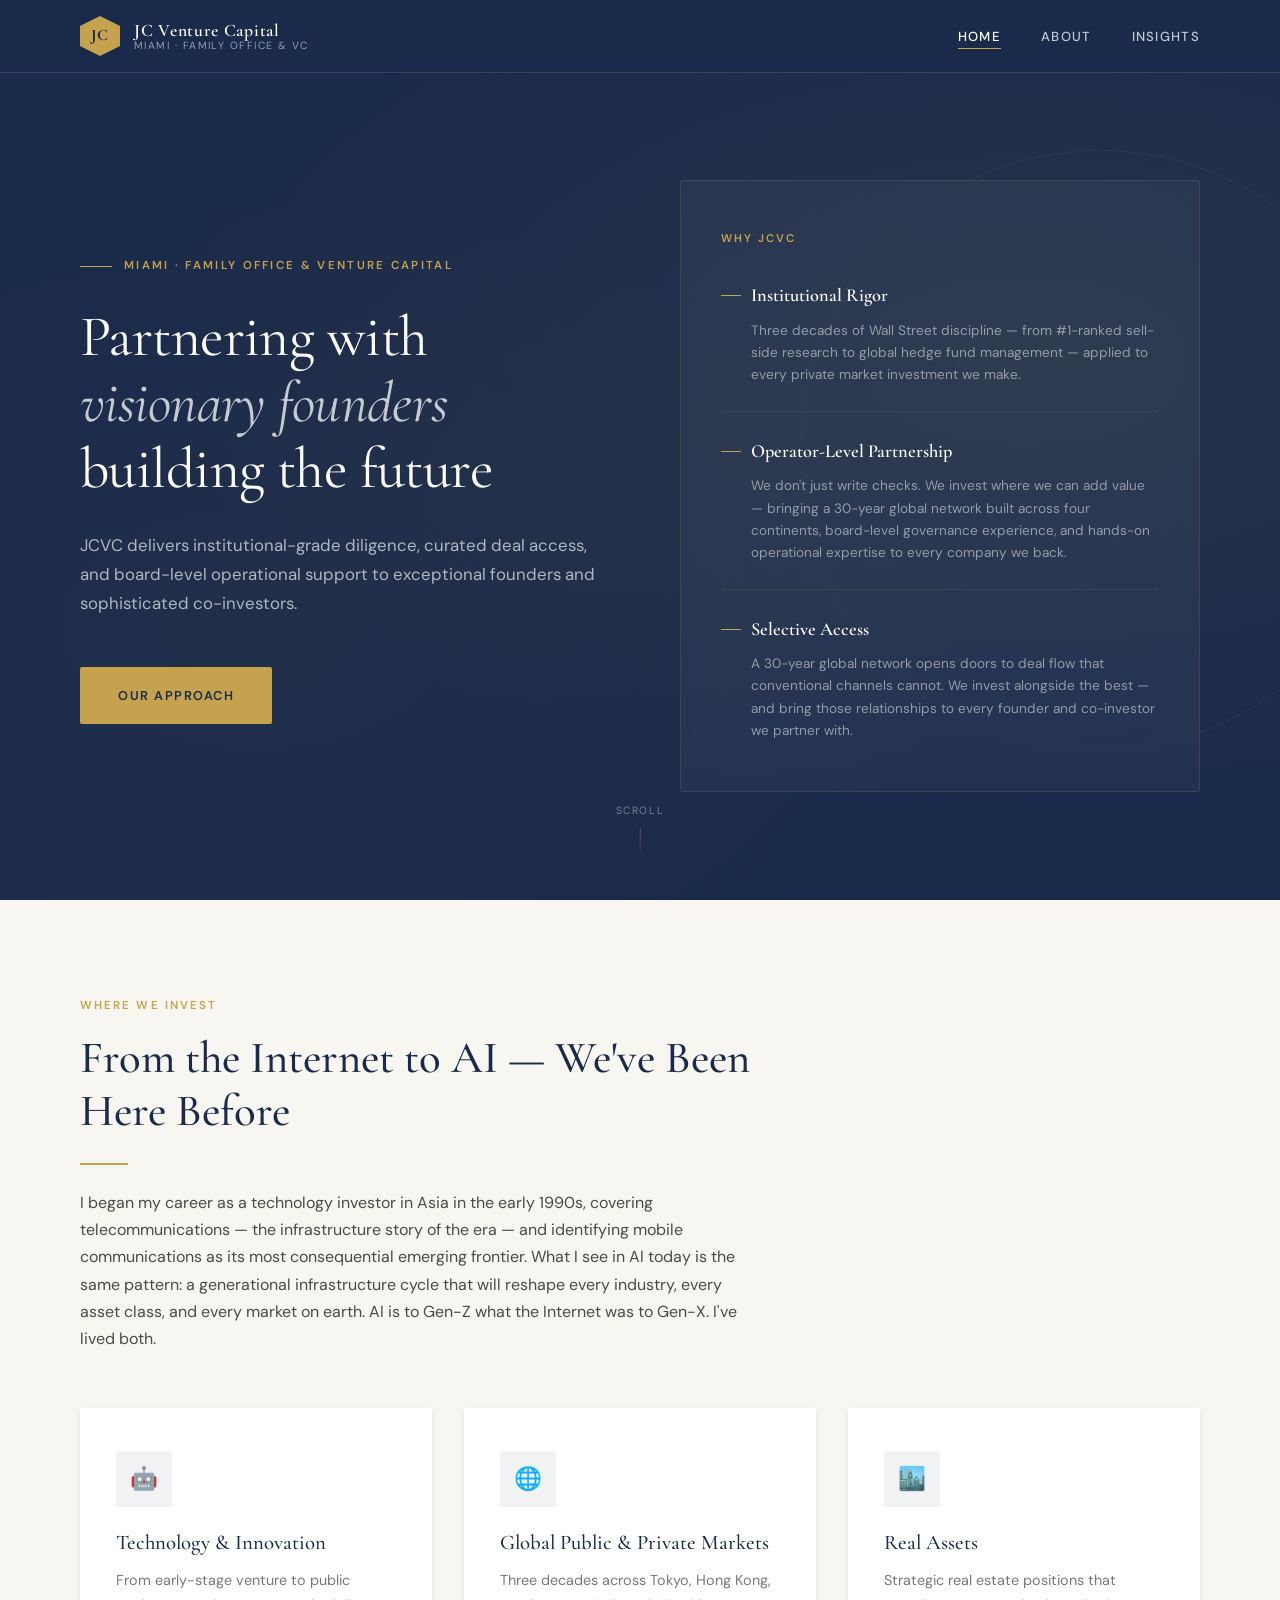
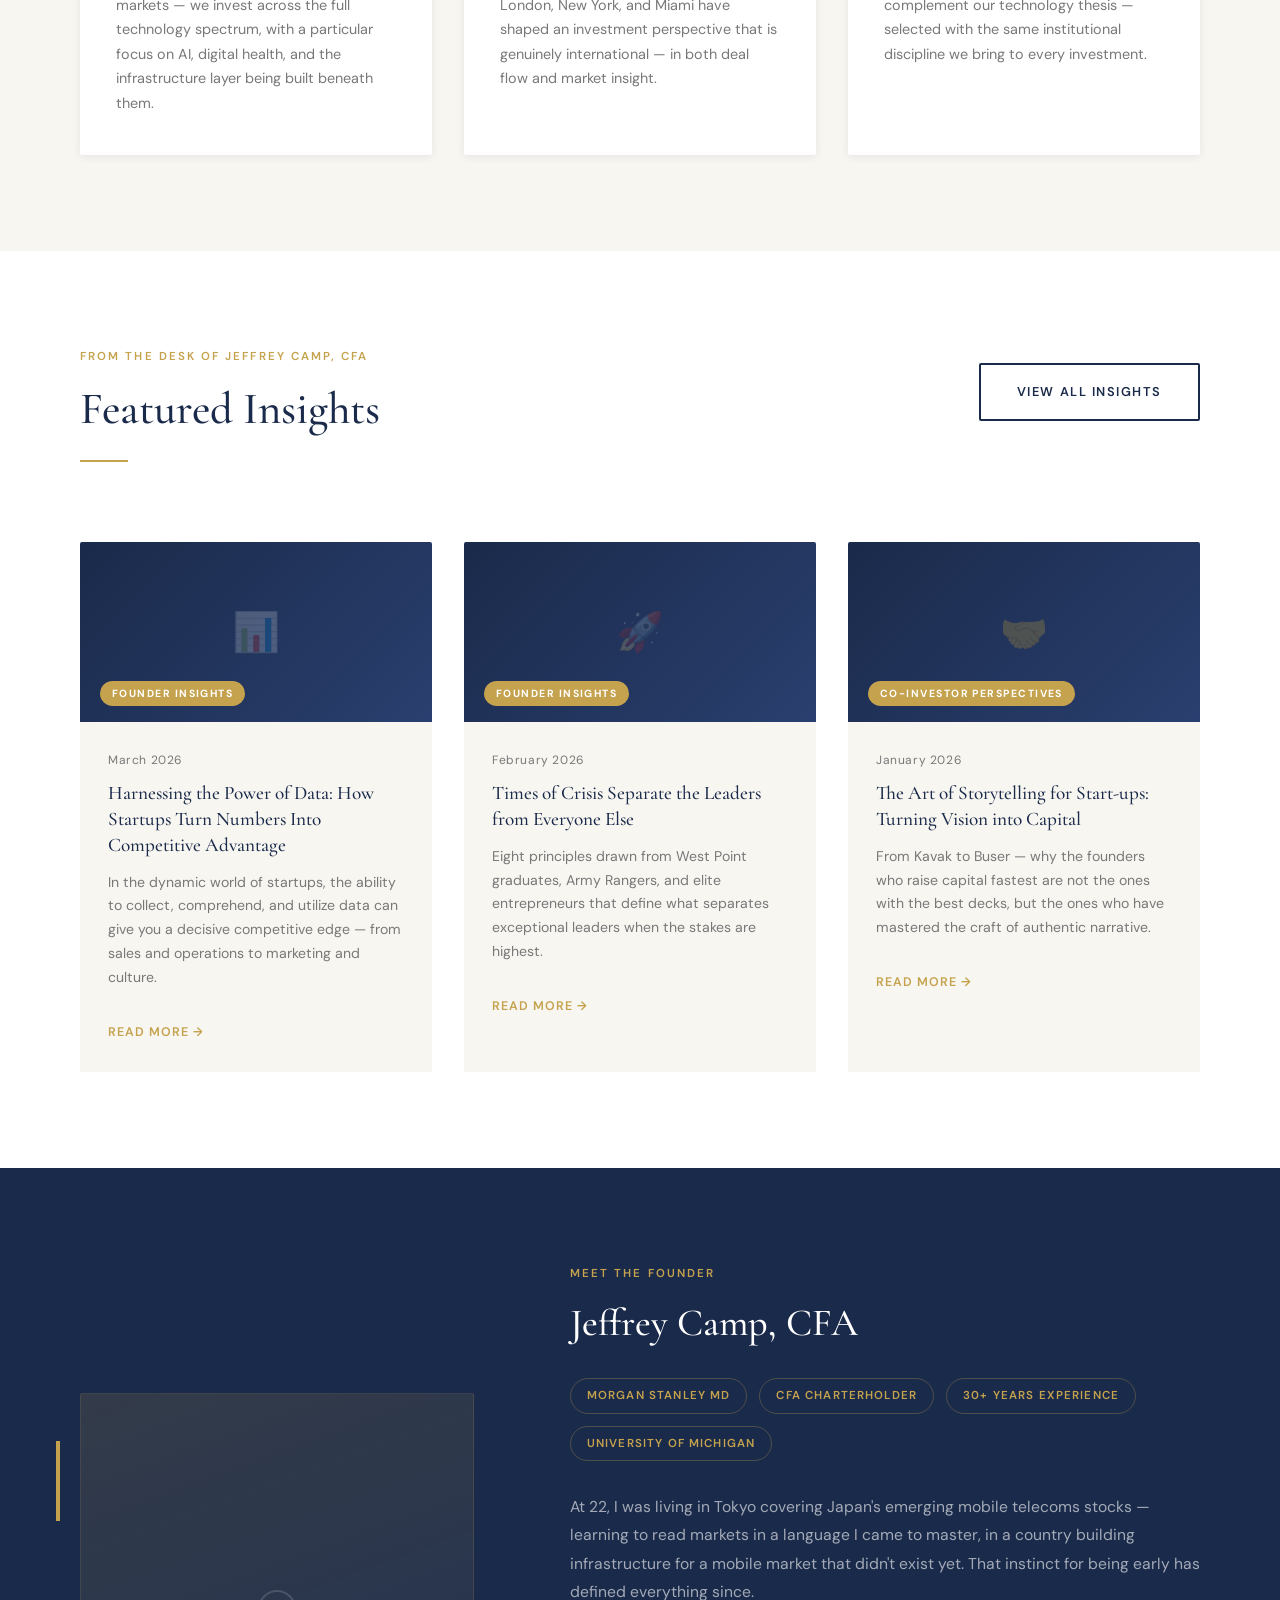
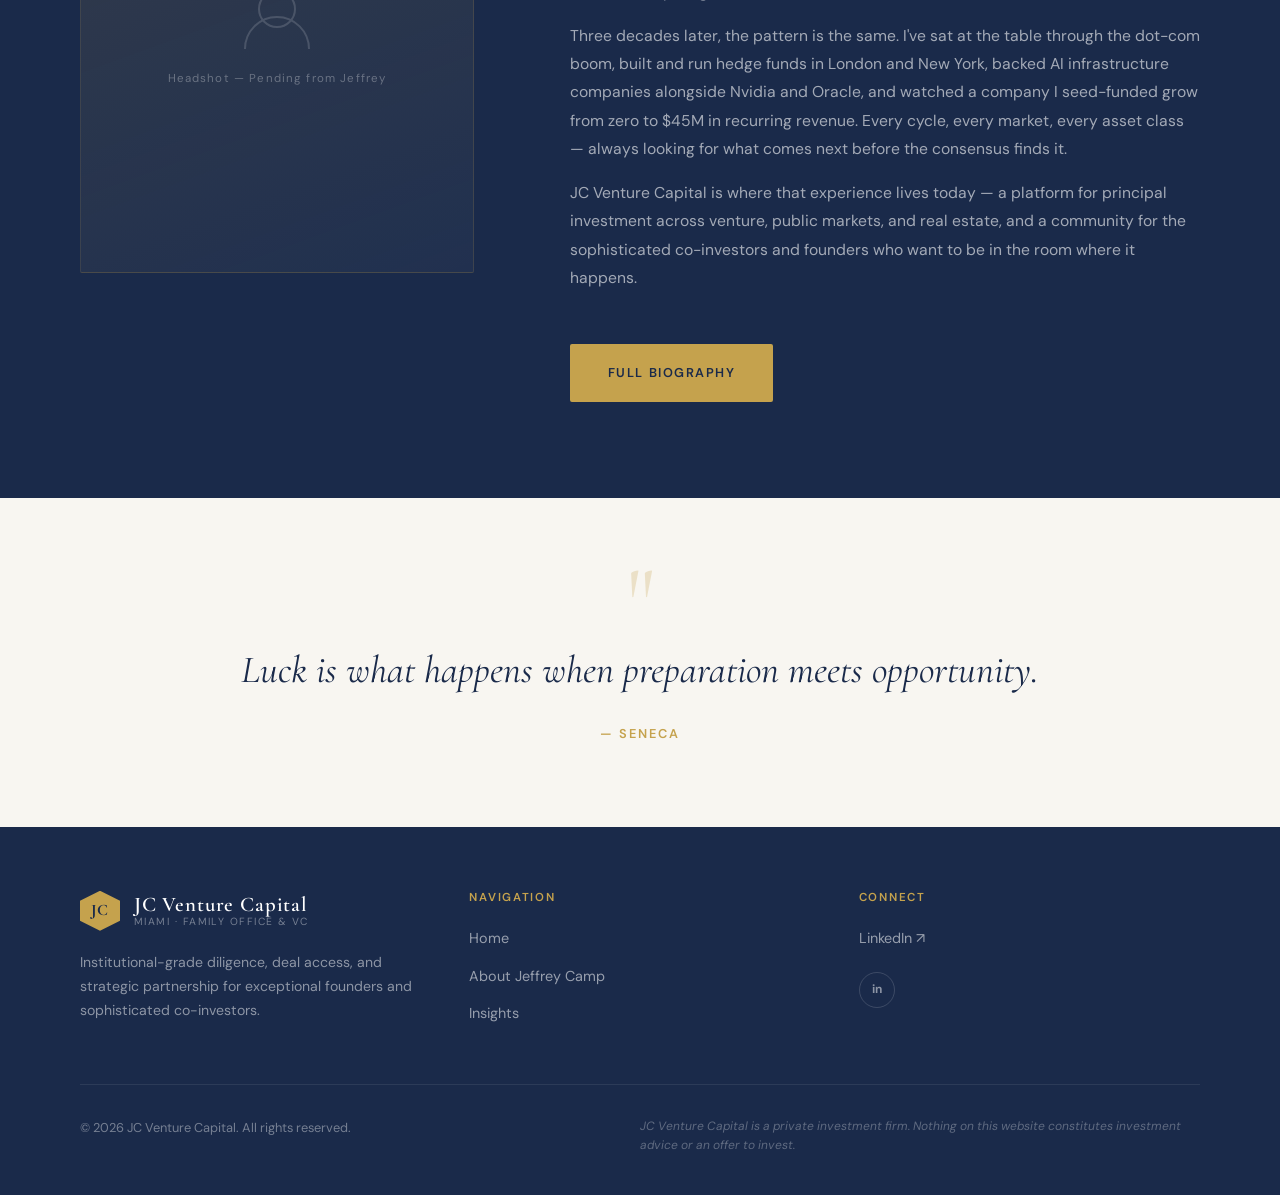
==== index.html @ 8e961968 "Add files via upload JCVC website v2" ====
<!DOCTYPE html>
<html lang="en">
<head>
  <meta charset="UTF-8" />
  <meta name="viewport" content="width=device-width, initial-scale=1.0" />
  <title>JC Venture Capital — Miami-Based Family Office &amp; Private VC</title>
  <meta name="description" content="JC Venture Capital is a Miami-based family office and private venture capital firm founded by Jeffrey Camp, CFA — providing institutional-grade diligence, deal access, and strategic partnership to exceptional founders and sophisticated co-investors." />
  <link rel="stylesheet" href="style.css" />
  <style>
    /* ── HOME-SPECIFIC STYLES ── */

    /* Hero */
    .hero {
      min-height: 100vh;
      background: var(--navy);
      display: flex;
      align-items: center;
      position: relative;
      overflow: hidden;
      padding-top: 72px;
    }

    .hero::before {
      content: '';
      position: absolute;
      inset: 0;
      background:
        radial-gradient(ellipse at 80% 40%, rgba(197,162,77,0.08) 0%, transparent 60%),
        radial-gradient(ellipse at 20% 70%, rgba(197,162,77,0.04) 0%, transparent 50%);
      pointer-events: none;
    }

    /* Subtle geometric pattern */
    .hero::after {
      content: '';
      position: absolute;
      right: -120px;
      top: 50%;
      transform: translateY(-50%);
      width: 600px;
      height: 600px;
      border: 1px solid rgba(197,162,77,0.08);
      border-radius: 50%;
      pointer-events: none;
    }

    .hero-inner {
      position: relative;
      z-index: 1;
      display: grid;
      grid-template-columns: 1fr 1fr;
      gap: 80px;
      align-items: center;
      padding: 80px 0;
    }

    .hero-content {}

    .hero-eyebrow {
      display: inline-flex;
      align-items: center;
      gap: 12px;
      font-size: 0.72rem;
      font-weight: 600;
      letter-spacing: 0.2em;
      text-transform: uppercase;
      color: var(--gold);
      margin-bottom: 28px;
    }

    .hero-eyebrow::before {
      content: '';
      display: block;
      width: 32px;
      height: 1px;
      background: var(--gold);
    }

    .hero h1 {
      color: var(--white);
      font-size: clamp(2.6rem, 4.5vw, 4rem);
      font-weight: 400;
      line-height: 1.15;
      margin-bottom: 28px;
      letter-spacing: -0.01em;
    }

    .hero h1 em {
      font-style: italic;
      color: rgba(255,255,255,0.75);
    }

    .hero-desc {
      font-size: 1.05rem;
      color: rgba(255,255,255,0.65);
      line-height: 1.75;
      max-width: 520px;
      margin-bottom: 48px;
    }

    .hero-actions {
      display: flex;
      gap: 16px;
      flex-wrap: wrap;
    }

    /* Hero right panel — Why JCVC */
    .hero-panel {
      background: rgba(255,255,255,0.04);
      border: 1px solid rgba(197,162,77,0.15);
      border-radius: var(--radius);
      padding: 48px 40px;
      backdrop-filter: blur(4px);
    }

    .hero-panel-label {
      font-size: 0.7rem;
      font-weight: 600;
      letter-spacing: 0.18em;
      text-transform: uppercase;
      color: var(--gold);
      margin-bottom: 32px;
      display: block;
    }

    .hero-pillars {
      display: flex;
      flex-direction: column;
      gap: 0;
    }

    .hero-pillar {
      padding: 24px 0;
      border-bottom: 1px solid rgba(197,162,77,0.12);
    }

    .hero-pillar:last-child { border-bottom: none; padding-bottom: 0; }
    .hero-pillar:first-child { padding-top: 0; }

    .hero-pillar-title {
      font-family: 'Cormorant Garamond', serif;
      font-size: 1.15rem;
      font-weight: 600;
      color: var(--white);
      margin-bottom: 8px;
      display: flex;
      align-items: center;
      gap: 10px;
    }

    .hero-pillar-title::before {
      content: '';
      display: block;
      width: 20px;
      height: 1px;
      background: var(--gold);
      flex-shrink: 0;
    }

    .hero-pillar-text {
      font-size: 0.85rem;
      color: rgba(255,255,255,0.5);
      line-height: 1.65;
      padding-left: 30px;
    }

    /* Scroll indicator */
    .scroll-hint {
      position: absolute;
      bottom: 40px;
      left: 50%;
      transform: translateX(-50%);
      display: flex;
      flex-direction: column;
      align-items: center;
      gap: 8px;
      opacity: 0.4;
      animation: scrollBounce 2.5s ease infinite;
    }

    .scroll-hint span {
      font-size: 0.65rem;
      letter-spacing: 0.15em;
      text-transform: uppercase;
      color: var(--white);
    }

    .scroll-arrow {
      width: 1px;
      height: 32px;
      background: linear-gradient(to bottom, var(--gold), transparent);
    }

    @keyframes scrollBounce {
      0%, 100% { opacity: 0.4; transform: translateX(-50%) translateY(0); }
      50% { opacity: 0.6; transform: translateX(-50%) translateY(4px); }
    }

    /* ── Investment Focus ── */
    .focus-section { background: var(--cream); }

    .focus-card {
      background: var(--white);
      border-radius: var(--radius);
      padding: 40px 36px;
      box-shadow: var(--shadow-sm);
      border-top: 3px solid transparent;
      transition: all 0.3s ease;
      position: relative;
      overflow: hidden;
    }

    .focus-card::before {
      content: '';
      position: absolute;
      top: 0; left: 0; right: 0;
      height: 3px;
      background: var(--gold);
      transform: scaleX(0);
      transform-origin: left;
      transition: transform 0.3s ease;
    }

    .focus-card:hover::before { transform: scaleX(1); }
    .focus-card:hover { box-shadow: var(--shadow-md); transform: translateY(-4px); }

    .focus-icon {
      width: 56px;
      height: 56px;
      background: rgba(26,42,74,0.06);
      border-radius: var(--radius);
      display: flex;
      align-items: center;
      justify-content: center;
      margin-bottom: 24px;
      font-size: 1.4rem;
    }

    .focus-card h3 {
      font-size: 1.3rem;
      margin-bottom: 12px;
      color: var(--navy);
    }

    .focus-card p { font-size: 0.9rem; color: var(--text-light); line-height: 1.7; }

    /* ── Insights Section ── */
    .insights-section { background: var(--white); }

    .insight-card {
      background: var(--cream);
      border-radius: var(--radius);
      overflow: hidden;
      transition: all 0.3s ease;
    }

    .insight-card:hover { box-shadow: var(--shadow-md); transform: translateY(-4px); }

    .insight-card-image {
      height: 180px;
      background: var(--navy);
      position: relative;
      overflow: hidden;
    }

    .insight-card-image-placeholder {
      width: 100%;
      height: 100%;
      background: linear-gradient(135deg, var(--navy) 0%, #2a3f6f 100%);
      display: flex;
      align-items: center;
      justify-content: center;
    }

    .insight-card-image-placeholder::after {
      content: attr(data-icon);
      font-size: 2.4rem;
      opacity: 0.2;
    }

    .insight-category {
      position: absolute;
      bottom: 16px;
      left: 20px;
      font-size: 0.65rem;
      font-weight: 700;
      letter-spacing: 0.14em;
      text-transform: uppercase;
      color: var(--white);
      background: var(--gold);
      padding: 4px 12px;
      border-radius: 100px;
    }

    .insight-card-body { padding: 28px; }

    .insight-date {
      font-size: 0.75rem;
      color: var(--text-light);
      letter-spacing: 0.05em;
      margin-bottom: 10px;
    }

    .insight-card-body h3 {
      font-size: 1.2rem;
      line-height: 1.35;
      margin-bottom: 12px;
      color: var(--navy);
    }

    .insight-card-body h3 a {
      color: var(--navy);
      transition: color var(--transition);
    }
    .insight-card-body h3 a:hover { color: var(--gold); }

    .insight-card-body p { font-size: 0.88rem; color: var(--text-light); }

    .insight-read-more {
      display: inline-flex;
      align-items: center;
      gap: 6px;
      font-size: 0.78rem;
      font-weight: 600;
      letter-spacing: 0.08em;
      color: var(--gold);
      text-transform: uppercase;
      margin-top: 16px;
      transition: gap var(--transition);
    }

    .insight-read-more:hover { gap: 10px; color: var(--navy); }

    /* ── Bio Teaser ── */
    .bio-section { background: var(--navy); overflow: hidden; }

    .bio-inner {
      display: grid;
      grid-template-columns: 1fr 1.6fr;
      gap: 96px;
      align-items: center;
    }

    .bio-image-wrap {
      position: relative;
    }

    .bio-image-placeholder {
      width: 100%;
      aspect-ratio: 3/4;
      max-height: 480px;
      background: linear-gradient(160deg, rgba(197,162,77,0.15) 0%, rgba(255,255,255,0.03) 100%);
      border: 1px solid rgba(197,162,77,0.15);
      border-radius: var(--radius);
      display: flex;
      align-items: center;
      justify-content: center;
      flex-direction: column;
      gap: 12px;
    }

    .bio-image-placeholder svg { opacity: 0.15; }

    .bio-image-note {
      font-size: 0.72rem;
      color: rgba(255,255,255,0.3);
      letter-spacing: 0.1em;
      text-align: center;
    }

    .bio-gold-bar {
      position: absolute;
      left: -24px;
      top: 48px;
      width: 4px;
      height: 80px;
      background: var(--gold);
    }

    .bio-content .section-label { color: var(--gold); }

    .bio-content h2 {
      color: var(--white);
      margin-bottom: 24px;
      font-size: clamp(1.8rem, 3vw, 2.6rem);
    }

    .bio-content p { color: rgba(255,255,255,0.6); font-size: 0.98rem; line-height: 1.8; }

    .bio-credentials {
      display: flex;
      flex-wrap: wrap;
      gap: 12px;
      margin: 32px 0;
    }

    .credential-tag {
      font-size: 0.72rem;
      font-weight: 600;
      letter-spacing: 0.1em;
      text-transform: uppercase;
      color: var(--gold);
      border: 1px solid rgba(197,162,77,0.3);
      padding: 7px 16px;
      border-radius: 100px;
    }

    /* ── Quote Banner ── */
    .quote-section {
      background: var(--cream);
      padding: 80px 0;
      text-align: center;
    }

    .quote-text {
      font-family: 'Cormorant Garamond', serif;
      font-size: clamp(1.6rem, 3vw, 2.4rem);
      font-style: italic;
      color: var(--navy);
      font-weight: 400;
      max-width: 800px;
      margin: 0 auto 20px;
      line-height: 1.5;
    }

    .quote-attr {
      font-size: 0.8rem;
      font-weight: 600;
      letter-spacing: 0.15em;
      text-transform: uppercase;
      color: var(--gold);
    }

    .quote-mark {
      font-family: 'Cormorant Garamond', serif;
      font-size: 6rem;
      line-height: 0.5;
      color: var(--gold);
      opacity: 0.25;
      display: block;
      margin-bottom: 16px;
    }

    /* ── Responsive adjustments ── */
    @media (max-width: 900px) {
      .hero-inner { grid-template-columns: 1fr; gap: 48px; }
      .hero-panel { display: none; }
      .bio-inner { grid-template-columns: 1fr; gap: 48px; }
      .bio-image-wrap { display: none; }
    }
  </style>
</head>
<body>

  <!-- ══════ NAVIGATION ══════ -->
  <header class="site-header" id="site-header">
    <div class="container">
      <nav class="nav-inner">
        <a href="index.html" class="nav-logo" aria-label="JC Venture Capital Home">
          <div class="nav-logo-mark"><span>JC</span></div>
          <div class="nav-logo-text">
            <span class="nav-logo-name">JC Venture Capital</span>
            <span class="nav-logo-sub">Miami · Family Office &amp; VC</span>
          </div>
        </a>
        <ul class="nav-links" id="nav-links">
          <li><a href="index.html" class="active">Home</a></li>
          <li><a href="about.html">About</a></li>
          <li><a href="insights.html">Insights</a></li>
        </ul>
        <button class="nav-toggle" id="nav-toggle" aria-label="Toggle navigation">
          <span></span><span></span><span></span>
        </button>
      </nav>
    </div>
  </header>

  <!-- ══════ HERO ══════ -->
  <section class="hero" id="hero">
    <div class="container">
      <div class="hero-inner">

        <!-- Left: Copy -->
        <div class="hero-content fade-in">
          <span class="hero-eyebrow">Miami · Family Office &amp; Venture Capital</span>
          <h1>Partnering with <em>visionary founders</em> building the future</h1>
          <p class="hero-desc">
            JCVC delivers institutional-grade diligence, curated deal access, and board-level
            operational support to exceptional founders and sophisticated co-investors.
          </p>
          <div class="hero-actions">
            <a href="about.html" class="btn btn-primary">Our Approach</a>
          </div>
        </div>

        <!-- Right: Why JCVC panel -->
        <div class="hero-panel fade-in">
          <span class="hero-panel-label">Why JCVC</span>
          <div class="hero-pillars">

            <div class="hero-pillar">
              <div class="hero-pillar-title">Institutional Rigor</div>
              <p class="hero-pillar-text">Three decades of Wall Street discipline — from #1-ranked sell-side research to global hedge fund management — applied to every private market investment we make.</p>
            </div>

            <div class="hero-pillar">
              <div class="hero-pillar-title">Operator-Level Partnership</div>
              <p class="hero-pillar-text">We don't just write checks. We invest where we can add value — bringing a 30-year global network built across four continents, board-level governance experience, and hands-on operational expertise to every company we back.</p>
            </div>

            <div class="hero-pillar">
              <div class="hero-pillar-title">Selective Access</div>
              <p class="hero-pillar-text">A 30-year global network opens doors to deal flow that conventional channels cannot. We invest alongside the best — and bring those relationships to every founder and co-investor we partner with.</p>
            </div>

          </div>
        </div>

      </div>
    </div>
    <div class="scroll-hint">
      <span>Scroll</span>
      <div class="scroll-arrow"></div>
    </div>
  </section>

  <!-- ══════ INVESTMENT FOCUS ══════ -->
  <section class="focus-section section" id="investment-focus">
    <div class="container">
      <div class="section-header fade-in">
        <span class="section-label">Where We Invest</span>
        <h2>From the Internet to AI — We've Been Here Before</h2>
        <div class="divider"></div>
        <p>I began my career as a technology investor in Asia in the early 1990s, covering telecommunications — the infrastructure story of the era — and identifying mobile communications as its most consequential emerging frontier. What I see in AI today is the same pattern: a generational infrastructure cycle that will reshape every industry, every asset class, and every market on earth. AI is to Gen-Z what the Internet was to Gen-X. I've lived both.</p>
      </div>

      <div class="grid-3">

        <div class="focus-card fade-in">
          <div class="focus-icon">🤖</div>
          <h3>Technology &amp; Innovation</h3>
          <p>From early-stage venture to public markets — we invest across the full technology spectrum, with a particular focus on AI, digital health, and the infrastructure layer being built beneath them.</p>
        </div>

        <div class="focus-card fade-in">
          <div class="focus-icon">🌐</div>
          <h3>Global Public &amp; Private Markets</h3>
          <p>Three decades across Tokyo, Hong Kong, London, New York, and Miami have shaped an investment perspective that is genuinely international — in both deal flow and market insight.</p>
        </div>

        <div class="focus-card fade-in">
          <div class="focus-icon">🏙️</div>
          <h3>Real Assets</h3>
          <p>Strategic real estate positions that complement our technology thesis — selected with the same institutional discipline we bring to every investment.</p>
        </div>

      </div>
    </div>
  </section>

  <!-- ══════ FEATURED INSIGHTS ══════ -->
  <section class="insights-section section" id="featured-insights">
    <div class="container">
      <div class="section-header fade-in" style="display:flex; justify-content:space-between; align-items:flex-end; max-width:100%;">
        <div>
          <span class="section-label">From the Desk of Jeffrey Camp, CFA</span>
          <h2>Featured Insights</h2>
          <div class="divider"></div>
        </div>
        <a href="insights.html" class="btn btn-outline-navy" style="white-space:nowrap; align-self:flex-start; margin-top:16px;">View All Insights</a>
      </div>

      <div class="grid-3">

        <article class="insight-card fade-in">
          <div class="insight-card-image">
            <div class="insight-card-image-placeholder" data-icon="📊"></div>
            <span class="insight-category">Founder Insights</span>
          </div>
          <div class="insight-card-body">
            <div class="insight-date">March 2026</div>
            <h3><a href="insights.html">Harnessing the Power of Data: How Startups Turn Numbers Into Competitive Advantage</a></h3>
            <p>In the dynamic world of startups, the ability to collect, comprehend, and utilize data can give you a decisive competitive edge — from sales and operations to marketing and culture.</p>
            <a href="insights.html" class="insight-read-more">Read more →</a>
          </div>
        </article>

        <article class="insight-card fade-in">
          <div class="insight-card-image">
            <div class="insight-card-image-placeholder" data-icon="🚀"></div>
            <span class="insight-category">Founder Insights</span>
          </div>
          <div class="insight-card-body">
            <div class="insight-date">February 2026</div>
            <h3><a href="insights.html">Times of Crisis Separate the Leaders from Everyone Else</a></h3>
            <p>Eight principles drawn from West Point graduates, Army Rangers, and elite entrepreneurs that define what separates exceptional leaders when the stakes are highest.</p>
            <a href="insights.html" class="insight-read-more">Read more →</a>
          </div>
        </article>

        <article class="insight-card fade-in">
          <div class="insight-card-image">
            <div class="insight-card-image-placeholder" data-icon="🤝"></div>
            <span class="insight-category">Co-Investor Perspectives</span>
          </div>
          <div class="insight-card-body">
            <div class="insight-date">January 2026</div>
            <h3><a href="insights.html">The Art of Storytelling for Start-ups: Turning Vision into Capital</a></h3>
            <p>From Kavak to Buser — why the founders who raise capital fastest are not the ones with the best decks, but the ones who have mastered the craft of authentic narrative.</p>
            <a href="insights.html" class="insight-read-more">Read more →</a>
          </div>
        </article>

      </div>
    </div>
  </section>

  <!-- ══════ BIO TEASER ══════ -->
  <section class="bio-section section" id="about-teaser">
    <div class="container">
      <div class="bio-inner">

        <div class="bio-image-wrap fade-in">
          <div class="bio-gold-bar"></div>
          <div class="bio-image-placeholder">
            <svg width="80" height="80" viewBox="0 0 80 80" fill="none" xmlns="http://www.w3.org/2000/svg">
              <circle cx="40" cy="32" r="18" stroke="white" stroke-width="2"/>
              <path d="M8 72c0-17.673 14.327-32 32-32s32 14.327 32 32" stroke="white" stroke-width="2" fill="none"/>
            </svg>
            <span class="bio-image-note">Headshot — Pending from Jeffrey</span>
          </div>
        </div>

        <div class="bio-content fade-in">
          <span class="section-label">Meet the Founder</span>
          <h2>Jeffrey Camp, CFA</h2>
          <div class="bio-credentials">
            <span class="credential-tag">Morgan Stanley MD</span>
            <span class="credential-tag">CFA Charterholder</span>
            <span class="credential-tag">30+ Years Experience</span>
            <span class="credential-tag">University of Michigan</span>
          </div>
          <p>
            At 22, I was living in Tokyo covering Japan's emerging mobile telecoms stocks — learning to read markets in a language I came to master, in a country building infrastructure for a mobile market that didn't exist yet. That instinct for being early has defined everything since.
          </p>
          <p style="margin-top:16px;">
            Three decades later, the pattern is the same. I've sat at the table through the dot-com boom, built and run hedge funds in London and New York, backed AI infrastructure companies alongside Nvidia and Oracle, and watched a company I seed-funded grow from zero to $45M in recurring revenue. Every cycle, every market, every asset class — always looking for what comes next before the consensus finds it.
          </p>
          <p style="margin-top:16px;">
            JC Venture Capital is where that experience lives today — a platform for principal investment across venture, public markets, and real estate, and a community for the sophisticated co-investors and founders who want to be in the room where it happens.
          </p>
          <a href="about.html" class="btn btn-primary" style="margin-top:36px;">Full Biography</a>
        </div>

      </div>
    </div>
  </section>

  <!-- ══════ QUOTE BANNER ══════ -->
  <section class="quote-section" id="quote">
    <div class="container">
      <span class="quote-mark">"</span>
      <p class="quote-text">
        Luck is what happens when preparation meets opportunity.
      </p>
      <span class="quote-attr">— Seneca</span>
    </div>
  </section>

  <!-- ══════ FOOTER ══════ -->
  <footer class="site-footer">
    <div class="container">
      <div class="footer-inner">

        <div class="footer-brand">
          <div class="nav-logo" style="margin-bottom:16px;">
            <div class="nav-logo-mark"><span>JC</span></div>
            <div class="nav-logo-text">
              <span class="nav-logo-name">JC Venture Capital</span>
              <span class="nav-logo-sub">Miami · Family Office &amp; VC</span>
            </div>
          </div>
          <p>Institutional-grade diligence, deal access, and strategic partnership for exceptional founders and sophisticated co-investors.</p>
        </div>

        <div class="footer-col">
          <h5>Navigation</h5>
          <ul>
            <li><a href="index.html">Home</a></li>
            <li><a href="about.html">About Jeffrey Camp</a></li>
            <li><a href="insights.html">Insights</a></li>
          </ul>
        </div>

        <div class="footer-col">
          <h5>Connect</h5>
          <ul>
            <li><a href="#" id="linkedin-link">LinkedIn ↗</a></li>
          </ul>
          <div class="footer-social" style="margin-top:20px;">
            <a href="#" id="linkedin-icon" aria-label="LinkedIn">in</a>
          </div>
        </div>

      </div>

      <div class="footer-bottom">
        <p class="footer-copyright">© 2026 JC Venture Capital. All rights reserved.</p>
        <p class="footer-disclaimer">
          JC Venture Capital is a private investment firm. Nothing on this website constitutes
          investment advice or an offer to invest.
        </p>
      </div>
    </div>
  </footer>

  <script>
    // Sticky nav shadow on scroll
    const header = document.getElementById('site-header');
    window.addEventListener('scroll', () => {
      header.classList.toggle('scrolled', window.scrollY > 20);
    });

    // Mobile nav toggle
    const toggle = document.getElementById('nav-toggle');
    const navLinks = document.getElementById('nav-links');
    toggle.addEventListener('click', () => {
      navLinks.classList.toggle('open');
    });

    // Intersection Observer for fade-in
    const observer = new IntersectionObserver((entries) => {
      entries.forEach(e => {
        if (e.isIntersecting) {
          e.target.classList.add('visible');
        }
      });
    }, { threshold: 0.1, rootMargin: '0px 0px -40px 0px' });

    document.querySelectorAll('.fade-in').forEach(el => observer.observe(el));
  </script>

</body>
</html>
---- style.css ----
/* ============================================================
   JC VENTURE CAPITAL — Shared Stylesheet
   Brand: Navy #1A2A4A | Gold #C5A24D | Cream #F8F6F1 | White #FFFFFF
   Fonts: Cormorant Garamond (headings) | DM Sans (body)
   ============================================================ */

@import url('https://fonts.googleapis.com/css2?family=Cormorant+Garamond:ital,wght@0,300;0,400;0,500;0,600;0,700;1,300;1,400;1,600&family=DM+Sans:ital,opsz,wght@0,9..40,300;0,9..40,400;0,9..40,500;0,9..40,600;1,9..40,300;1,9..40,400&display=swap');

/* ── Reset & Base ── */
*, *::before, *::after { box-sizing: border-box; margin: 0; padding: 0; }

:root {
  --navy:  #1A2A4A;
  --gold:  #C5A24D;
  --gold-light: #D4B86A;
  --cream: #F8F6F1;
  --white: #FFFFFF;
  --text-dark: #1A1A1A;
  --text-mid: #4A4A4A;
  --text-light: #787878;
  --border: #E0DBD0;
  --shadow-sm: 0 2px 8px rgba(26,42,74,0.08);
  --shadow-md: 0 4px 20px rgba(26,42,74,0.12);
  --shadow-lg: 0 8px 40px rgba(26,42,74,0.16);
  --radius: 2px;
  --radius-sm: 1px;
  --transition: 0.25s ease;
  --max-width: 1200px;
}

html { scroll-behavior: smooth; font-size: 16px; }

body {
  font-family: 'DM Sans', 'Helvetica Neue', Arial, sans-serif;
  background-color: var(--cream);
  color: var(--text-dark);
  line-height: 1.7;
  -webkit-font-smoothing: antialiased;
  -moz-osx-font-smoothing: grayscale;
}

/* ── Typography ── */
h1, h2, h3, h4, h5, h6 {
  font-family: 'Cormorant Garamond', Georgia, 'Times New Roman', serif;
  line-height: 1.2;
  color: var(--navy);
  font-weight: 500;
}

h1 { font-size: clamp(2.4rem, 5vw, 3.8rem); letter-spacing: -0.01em; }
h2 { font-size: clamp(1.9rem, 3.5vw, 2.8rem); }
h3 { font-size: clamp(1.4rem, 2.5vw, 1.9rem); }
h4 { font-size: 1.3rem; font-weight: 600; }
h5 { font-size: 1.1rem; font-weight: 600; }

p { margin-bottom: 1rem; color: var(--text-mid); }
p:last-child { margin-bottom: 0; }

a { color: var(--gold); text-decoration: none; transition: color var(--transition); }
a:hover { color: var(--navy); }

strong { font-weight: 600; color: var(--text-dark); }

/* ── Layout Utilities ── */
.container {
  width: 100%;
  max-width: var(--max-width);
  margin: 0 auto;
  padding: 0 40px;
}

.section { padding: 96px 0; }
.section-sm { padding: 64px 0; }
.section-lg { padding: 120px 0; }

.section-label {
  font-family: 'DM Sans', sans-serif;
  font-size: 0.72rem;
  font-weight: 600;
  letter-spacing: 0.18em;
  text-transform: uppercase;
  color: var(--gold);
  display: block;
  margin-bottom: 16px;
}

.section-header {
  max-width: 680px;
  margin-bottom: 56px;
}

.section-header.centered {
  max-width: 680px;
  margin: 0 auto 56px;
  text-align: center;
}

.text-center { text-align: center; }

.divider {
  width: 48px;
  height: 2px;
  background: var(--gold);
  margin: 24px 0;
}

.divider.centered { margin: 24px auto; }

/* ── Navigation ── */
.site-header {
  position: fixed;
  top: 0;
  left: 0;
  right: 0;
  z-index: 1000;
  background: var(--navy);
  border-bottom: 1px solid rgba(197,162,77,0.2);
  transition: box-shadow var(--transition);
}

.site-header.scrolled {
  box-shadow: 0 2px 24px rgba(26,42,74,0.3);
}

.nav-inner {
  display: flex;
  align-items: center;
  justify-content: space-between;
  height: 72px;
}

.nav-logo {
  display: flex;
  align-items: center;
  gap: 14px;
  text-decoration: none;
}

.nav-logo-mark {
  width: 40px;
  height: 40px;
  background: var(--gold);
  display: flex;
  align-items: center;
  justify-content: center;
  clip-path: polygon(50% 0%, 100% 25%, 100% 75%, 50% 100%, 0% 75%, 0% 25%);
}

.nav-logo-mark span {
  font-family: 'Cormorant Garamond', serif;
  font-weight: 700;
  font-size: 1rem;
  color: var(--navy);
  letter-spacing: 0.05em;
}

.nav-logo-text {
  display: flex;
  flex-direction: column;
  line-height: 1.1;
}

.nav-logo-name {
  font-family: 'Cormorant Garamond', serif;
  font-size: 1.1rem;
  font-weight: 600;
  color: var(--white);
  letter-spacing: 0.04em;
}

.nav-logo-sub {
  font-size: 0.65rem;
  font-weight: 400;
  letter-spacing: 0.14em;
  text-transform: uppercase;
  color: rgba(255,255,255,0.55);
}

.nav-links {
  display: flex;
  align-items: center;
  gap: 40px;
  list-style: none;
}

.nav-links a {
  font-size: 0.82rem;
  font-weight: 500;
  letter-spacing: 0.1em;
  text-transform: uppercase;
  color: rgba(255,255,255,0.75);
  transition: color var(--transition);
  position: relative;
  padding-bottom: 2px;
}

.nav-links a::after {
  content: '';
  position: absolute;
  bottom: -2px;
  left: 0;
  right: 0;
  height: 1px;
  background: var(--gold);
  transform: scaleX(0);
  transition: transform var(--transition);
  transform-origin: left;
}

.nav-links a:hover,
.nav-links a.active {
  color: var(--white);
}

.nav-links a:hover::after,
.nav-links a.active::after {
  transform: scaleX(1);
}

.nav-cta {
  font-size: 0.78rem !important;
  font-weight: 600 !important;
  letter-spacing: 0.12em !important;
  text-transform: uppercase !important;
  color: var(--navy) !important;
  background: var(--gold);
  padding: 10px 24px !important;
  border-radius: var(--radius);
  transition: background var(--transition), transform var(--transition) !important;
}

.nav-cta::after { display: none !important; }
.nav-cta:hover { background: var(--gold-light); transform: translateY(-1px); }

/* ── Buttons ── */
.btn {
  display: inline-flex;
  align-items: center;
  gap: 8px;
  font-family: 'DM Sans', sans-serif;
  font-size: 0.8rem;
  font-weight: 600;
  letter-spacing: 0.12em;
  text-transform: uppercase;
  padding: 16px 36px;
  border-radius: var(--radius);
  transition: all var(--transition);
  cursor: pointer;
  border: 2px solid transparent;
  text-decoration: none;
}

.btn-primary {
  background: var(--gold);
  color: var(--navy);
  border-color: var(--gold);
}

.btn-primary:hover {
  background: var(--gold-light);
  color: var(--navy);
  transform: translateY(-2px);
  box-shadow: 0 6px 20px rgba(197,162,77,0.3);
}

.btn-outline {
  background: transparent;
  color: var(--white);
  border-color: rgba(255,255,255,0.5);
}

.btn-outline:hover {
  background: rgba(255,255,255,0.08);
  color: var(--white);
  border-color: var(--white);
}

.btn-outline-navy {
  background: transparent;
  color: var(--navy);
  border-color: var(--navy);
}

.btn-outline-navy:hover {
  background: var(--navy);
  color: var(--white);
}

/* ── Cards ── */
.card {
  background: var(--white);
  border-radius: var(--radius);
  box-shadow: var(--shadow-sm);
  overflow: hidden;
  transition: box-shadow var(--transition), transform var(--transition);
}

.card:hover {
  box-shadow: var(--shadow-md);
  transform: translateY(-3px);
}

/* ── Grid ── */
.grid-4 { display: grid; grid-template-columns: repeat(4, 1fr); gap: 24px; }
.grid-3 { display: grid; grid-template-columns: repeat(3, 1fr); gap: 32px; }
.grid-2 { display: grid; grid-template-columns: repeat(2, 1fr); gap: 48px; }

/* ── Page Hero (non-homepage) ── */
.page-hero {
  background: var(--navy);
  padding: 160px 0 80px;
  position: relative;
  overflow: hidden;
}

.page-hero::before {
  content: '';
  position: absolute;
  top: 0; left: 0; right: 0; bottom: 0;
  background:
    radial-gradient(ellipse at 70% 50%, rgba(197,162,77,0.06) 0%, transparent 70%),
    url("data:image/svg+xml,%3Csvg width='60' height='60' viewBox='0 0 60 60' xmlns='http://www.w3.org/2000/svg'%3E%3Cg fill='none' fill-rule='evenodd'%3E%3Cg fill='%23C5A24D' fill-opacity='0.03'%3E%3Cpath d='M36 34v-4h-2v4h-4v2h4v4h2v-4h4v-2h-4zm0-30V0h-2v4h-4v2h4v4h2V6h4V4h-4zM6 34v-4H4v4H0v2h4v4h2v-4h4v-2H6zM6 4V0H4v4H0v2h4v4h2V6h4V4H6z'/%3E%3C/g%3E%3C/g%3E%3C/svg%3E");
  pointer-events: none;
}

.page-hero-content { position: relative; z-index: 1; }
.page-hero h1 { color: var(--white); margin-bottom: 20px; }
.page-hero p { color: rgba(255,255,255,0.7); font-size: 1.1rem; max-width: 600px; }

/* ── Gold Accent Bar ── */
.gold-bar {
  width: 48px;
  height: 3px;
  background: var(--gold);
  margin-bottom: 24px;
}

/* ── Footer ── */
.site-footer {
  background: var(--navy);
  color: rgba(255,255,255,0.7);
  padding: 64px 0 40px;
}

.footer-inner {
  display: grid;
  grid-template-columns: 1fr 1fr 1fr;
  gap: 48px;
  padding-bottom: 48px;
  border-bottom: 1px solid rgba(255,255,255,0.08);
  margin-bottom: 32px;
}

.footer-brand .nav-logo-name { font-size: 1.3rem; color: var(--white); }
.footer-brand .nav-logo-sub { color: rgba(255,255,255,0.4); }
.footer-brand p {
  color: rgba(255,255,255,0.5);
  font-size: 0.88rem;
  line-height: 1.7;
  margin-top: 20px;
}

.footer-col h5 {
  font-family: 'DM Sans', sans-serif;
  font-size: 0.72rem;
  font-weight: 600;
  letter-spacing: 0.15em;
  text-transform: uppercase;
  color: var(--gold);
  margin-bottom: 20px;
}

.footer-col ul { list-style: none; }
.footer-col ul li { margin-bottom: 10px; }
.footer-col ul li a {
  color: rgba(255,255,255,0.55);
  font-size: 0.9rem;
  transition: color var(--transition);
}
.footer-col ul li a:hover { color: var(--gold); }

.footer-bottom {
  display: flex;
  align-items: flex-start;
  justify-content: space-between;
  gap: 32px;
}

.footer-copyright {
  font-size: 0.8rem;
  color: rgba(255,255,255,0.4);
}

.footer-disclaimer {
  font-size: 0.75rem;
  color: rgba(255,255,255,0.3);
  max-width: 560px;
  line-height: 1.6;
  font-style: italic;
}

.footer-social {
  display: flex;
  gap: 16px;
}

.footer-social a {
  width: 36px;
  height: 36px;
  border: 1px solid rgba(255,255,255,0.15);
  border-radius: 50%;
  display: flex;
  align-items: center;
  justify-content: center;
  color: rgba(255,255,255,0.5);
  font-size: 0.75rem;
  font-weight: 700;
  transition: all var(--transition);
}

.footer-social a:hover {
  border-color: var(--gold);
  color: var(--gold);
  background: rgba(197,162,77,0.08);
}

/* ── Hamburger / Mobile Nav ── */
.nav-toggle {
  display: none;
  flex-direction: column;
  gap: 5px;
  cursor: pointer;
  padding: 4px;
  background: none;
  border: none;
}

.nav-toggle span {
  display: block;
  width: 24px;
  height: 2px;
  background: var(--white);
  transition: all var(--transition);
}

/* ── Responsive ── */
@media (max-width: 1100px) {
  .grid-4 { grid-template-columns: repeat(2, 1fr); }
  .container { padding: 0 32px; }
}

@media (max-width: 900px) {
  .grid-3 { grid-template-columns: repeat(2, 1fr); }
  .grid-2 { grid-template-columns: 1fr; }
  .footer-inner { grid-template-columns: 1fr 1fr; }
  .section { padding: 72px 0; }
}

@media (max-width: 768px) {
  .nav-links { display: none; }
  .nav-toggle { display: flex; }
  .nav-links.open {
    display: flex;
    flex-direction: column;
    position: fixed;
    top: 72px;
    left: 0;
    right: 0;
    background: var(--navy);
    padding: 32px 40px;
    gap: 24px;
    border-top: 1px solid rgba(197,162,77,0.2);
    box-shadow: 0 16px 40px rgba(0,0,0,0.3);
  }
  .nav-links.open .nav-cta {
    align-self: flex-start;
    padding: 12px 28px !important;
  }
  .grid-4 { grid-template-columns: 1fr; }
  .grid-3 { grid-template-columns: 1fr; }
  .footer-inner { grid-template-columns: 1fr; gap: 32px; }
  .footer-bottom { flex-direction: column; }
  .section { padding: 56px 0; }
  .container { padding: 0 24px; }
}

/* ── Scroll fade-in animation ── */
.fade-in {
  opacity: 0;
  transform: translateY(24px);
  transition: opacity 0.6s ease, transform 0.6s ease;
}

.fade-in.visible {
  opacity: 1;
  transform: translateY(0);
}

/* ── Utility ── */
.bg-navy { background: var(--navy); }
.bg-cream { background: var(--cream); }
.bg-white { background: var(--white); }
.color-gold { color: var(--gold); }
.color-navy { color: var(--navy); }
.color-white { color: var(--white) !important; }
.mt-0 { margin-top: 0; }
.mb-0 { margin-bottom: 0; }
.mt-8 { margin-top: 8px; }
.mb-8 { margin-bottom: 8px; }
.mt-16 { margin-top: 16px; }
.mb-16 { margin-bottom: 16px; }
.mt-24 { margin-top: 24px; }
.mb-24 { margin-bottom: 24px; }
.mt-32 { margin-top: 32px; }
.mb-32 { margin-bottom: 32px; }
.mt-48 { margin-top: 48px; }
.gap-16 { gap: 16px; }
.d-flex { display: flex; }
.align-center { align-items: center; }
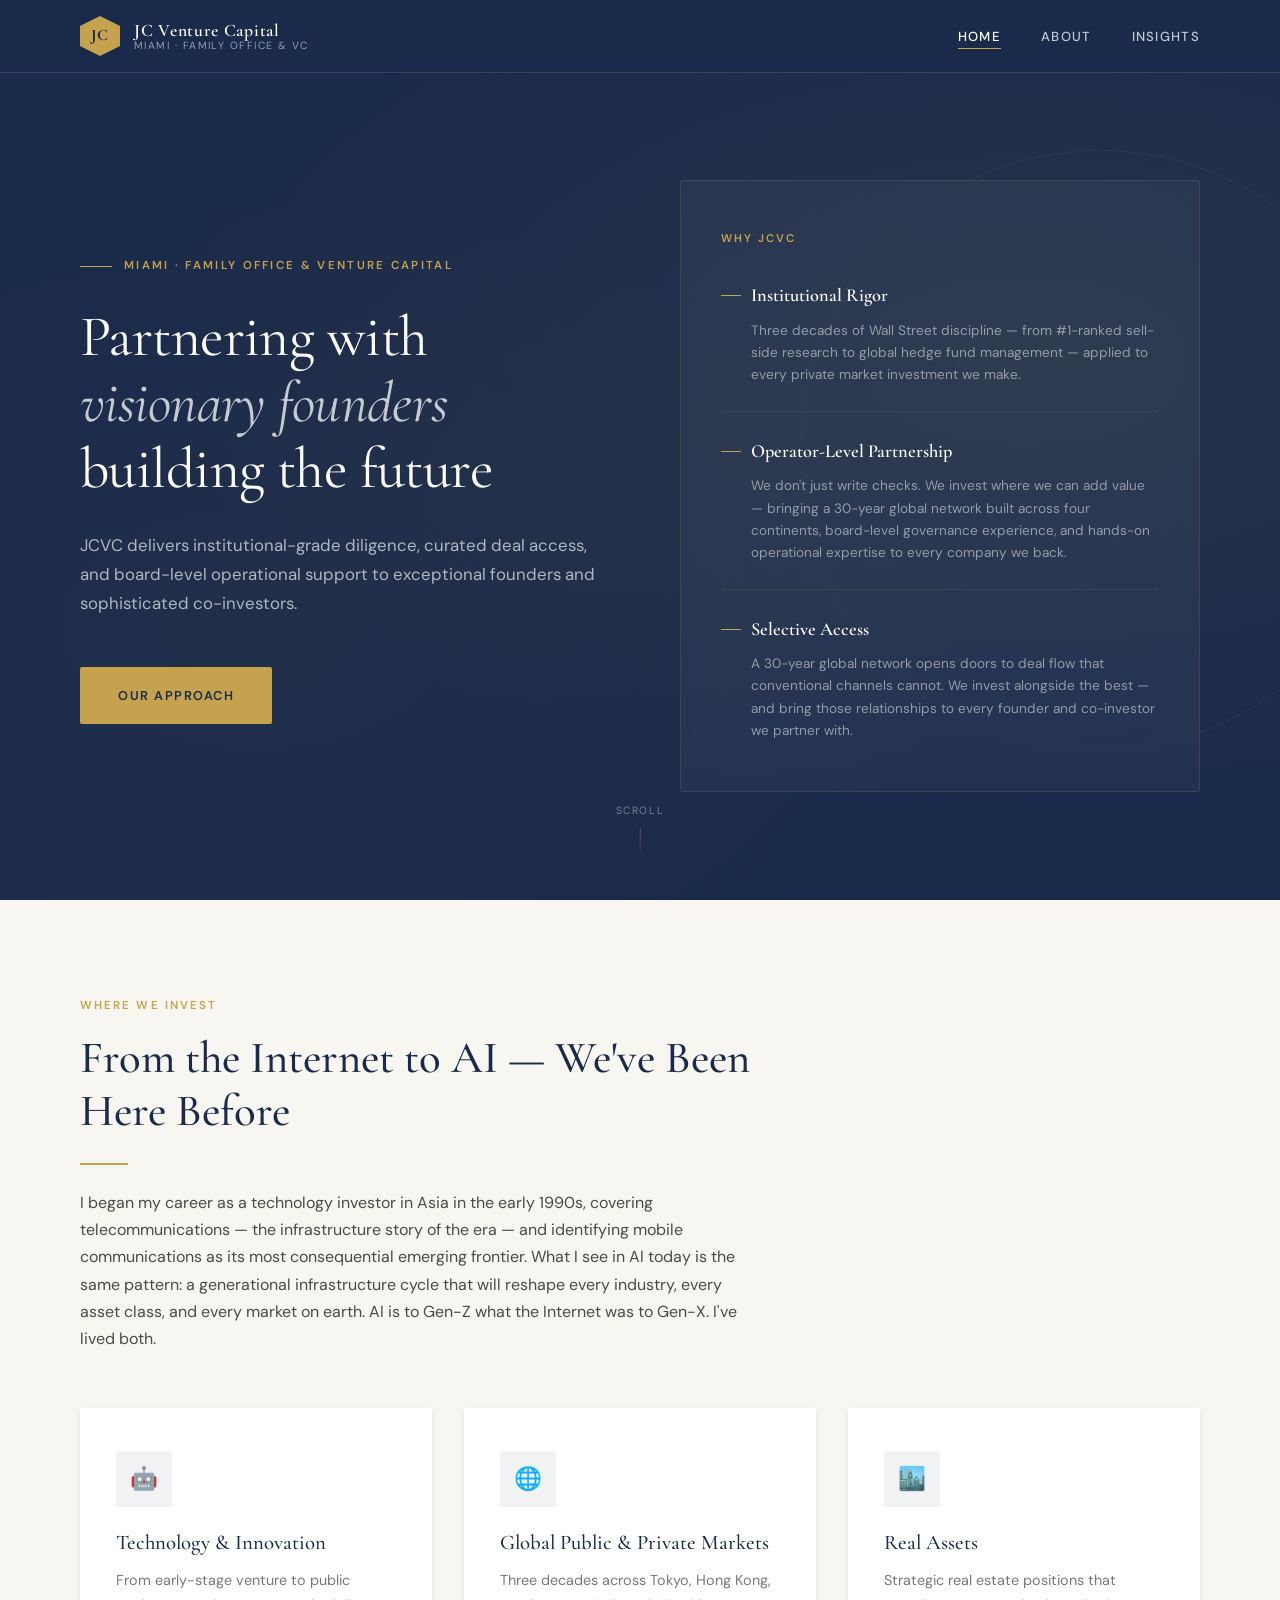
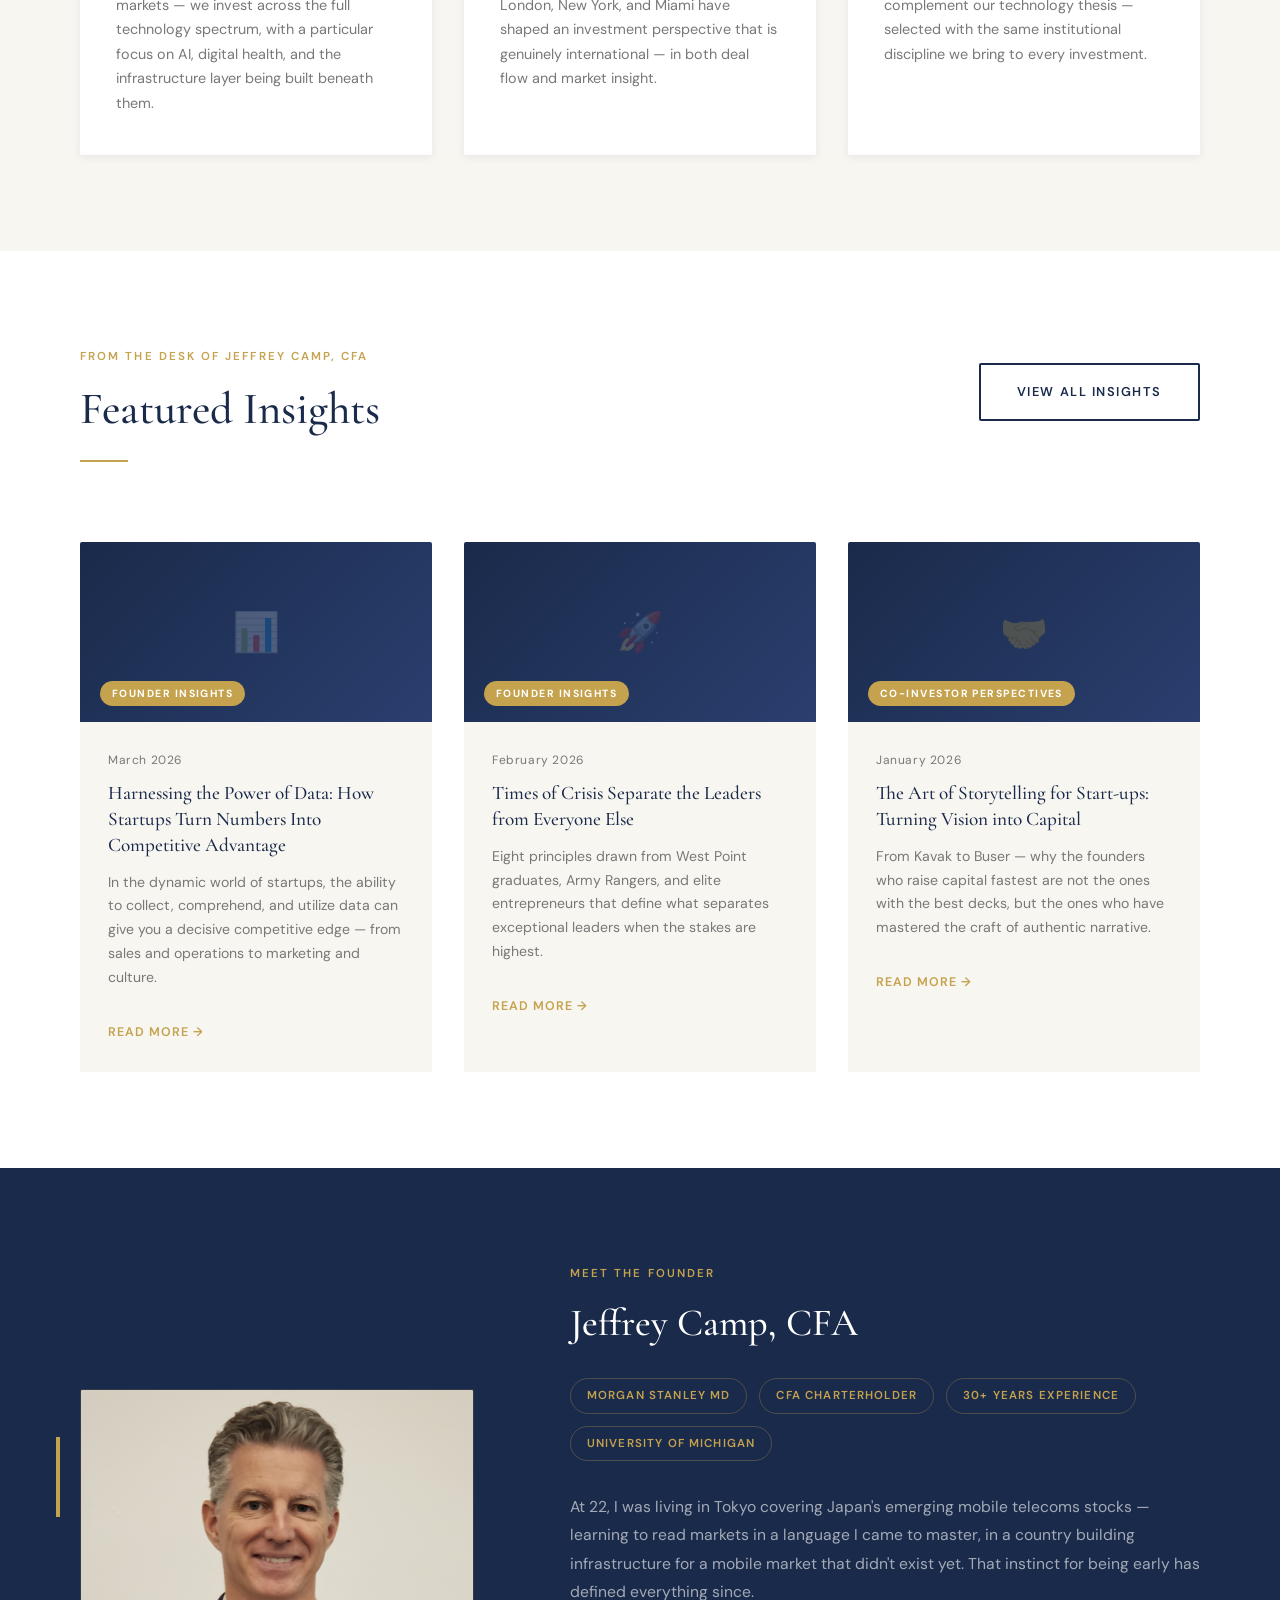
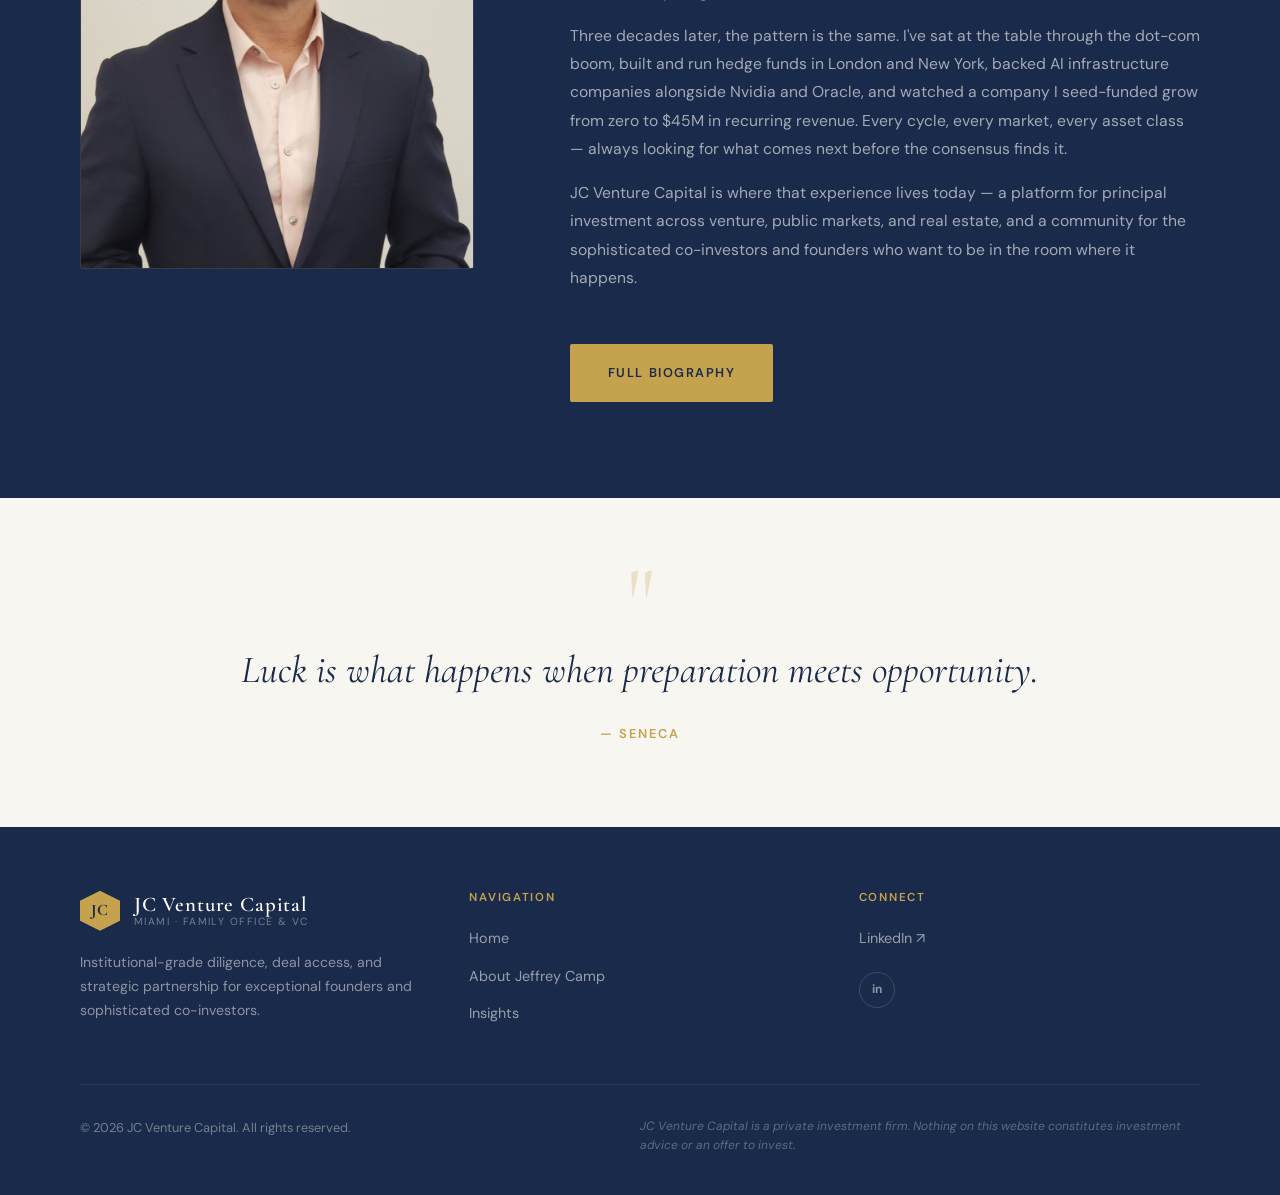
==== commit 7559c7f1: "Update bio image to display actual photo Replaced the placeholder image with an actual image of Jeff" ====
--- a/index.html
+++ b/index.html
@@ -622,13 +622,7 @@
 
         <div class="bio-image-wrap fade-in">
           <div class="bio-gold-bar"></div>
-          <div class="bio-image-placeholder">
-            <svg width="80" height="80" viewBox="0 0 80 80" fill="none" xmlns="http://www.w3.org/2000/svg">
-              <circle cx="40" cy="32" r="18" stroke="white" stroke-width="2"/>
-              <path d="M8 72c0-17.673 14.327-32 32-32s32 14.327 32 32" stroke="white" stroke-width="2" fill="none"/>
-            </svg>
-            <span class="bio-image-note">Headshot — Pending from Jeffrey</span>
-          </div>
+          <img src="/jeffrey-camp.jpg" alt="Jeffrey Camp, CFA — Founder of JC Venture Capital" style="width:100%; aspect-ratio:3/4; max-height:480px; object-fit:cover; border-radius:var(--radius); border:1px solid rgba(197,162,77,0.15);" />
         </div>
 
         <div class="bio-content fade-in">
